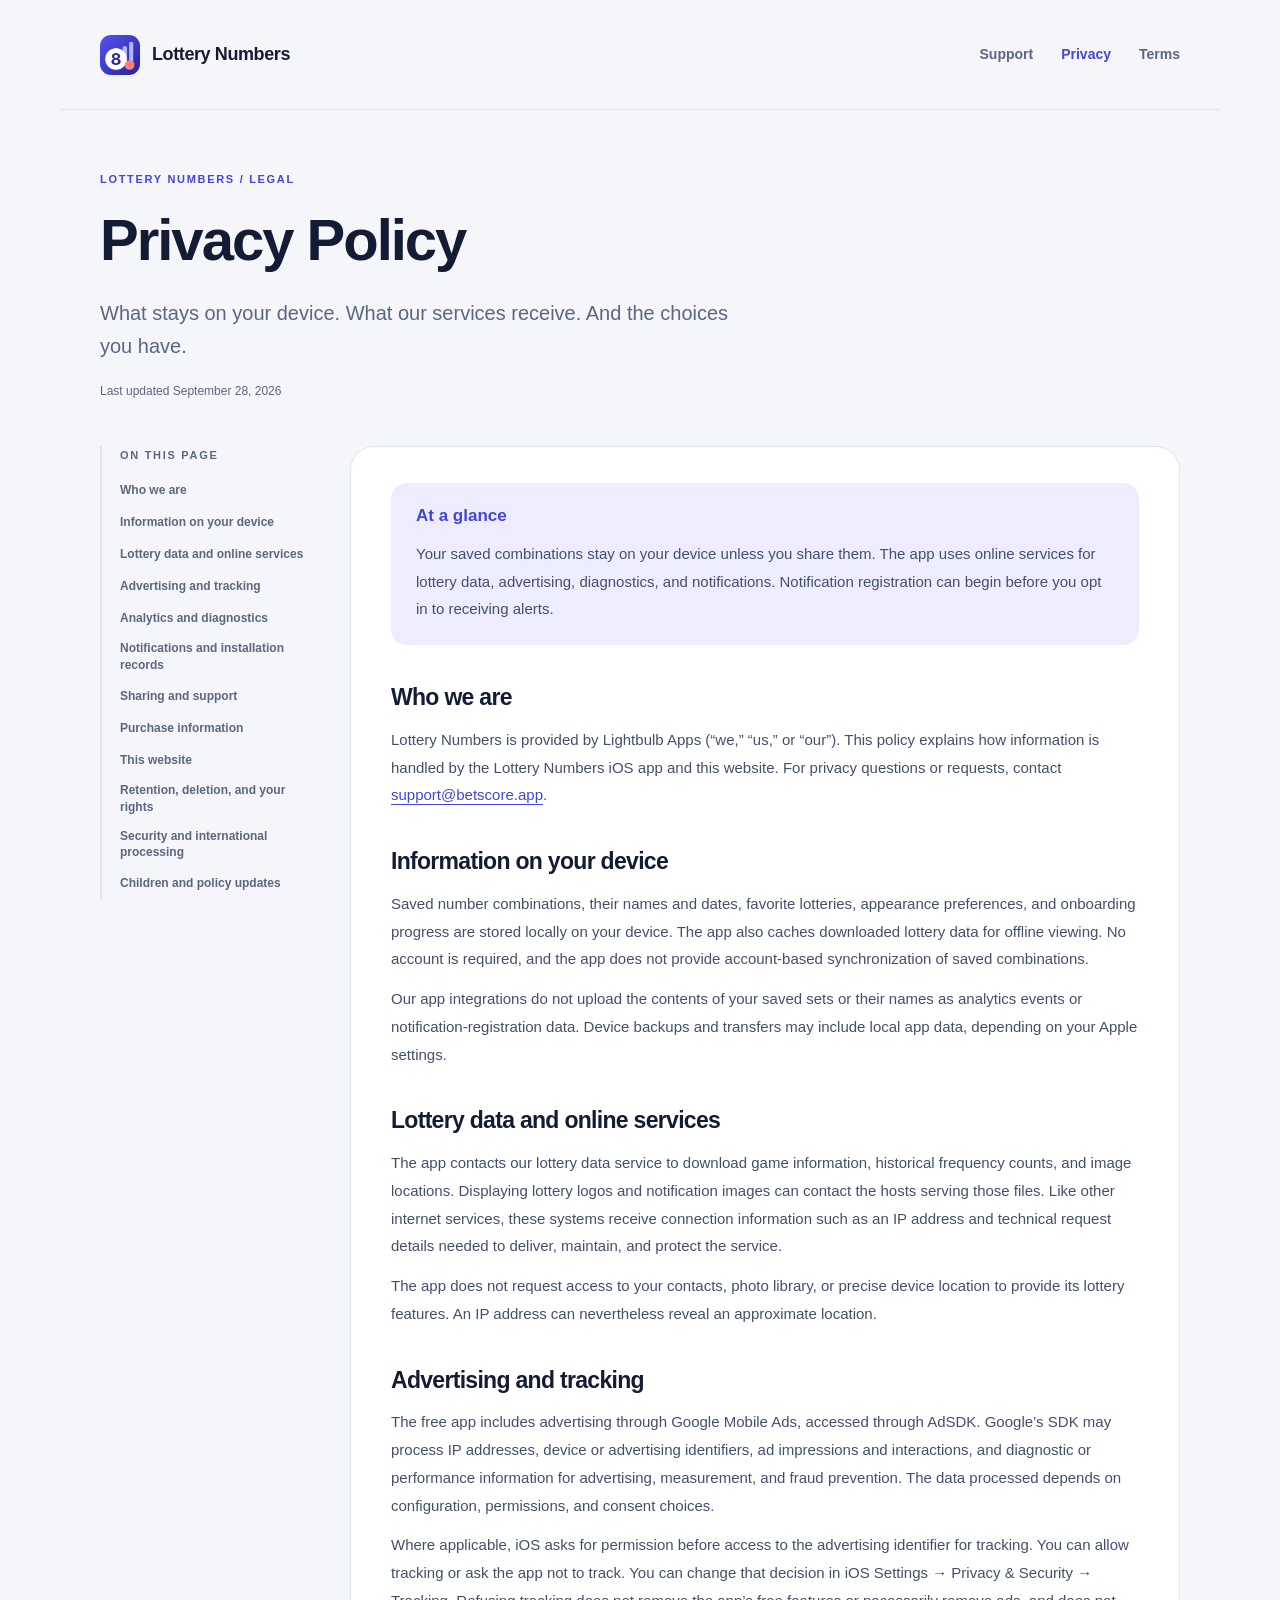
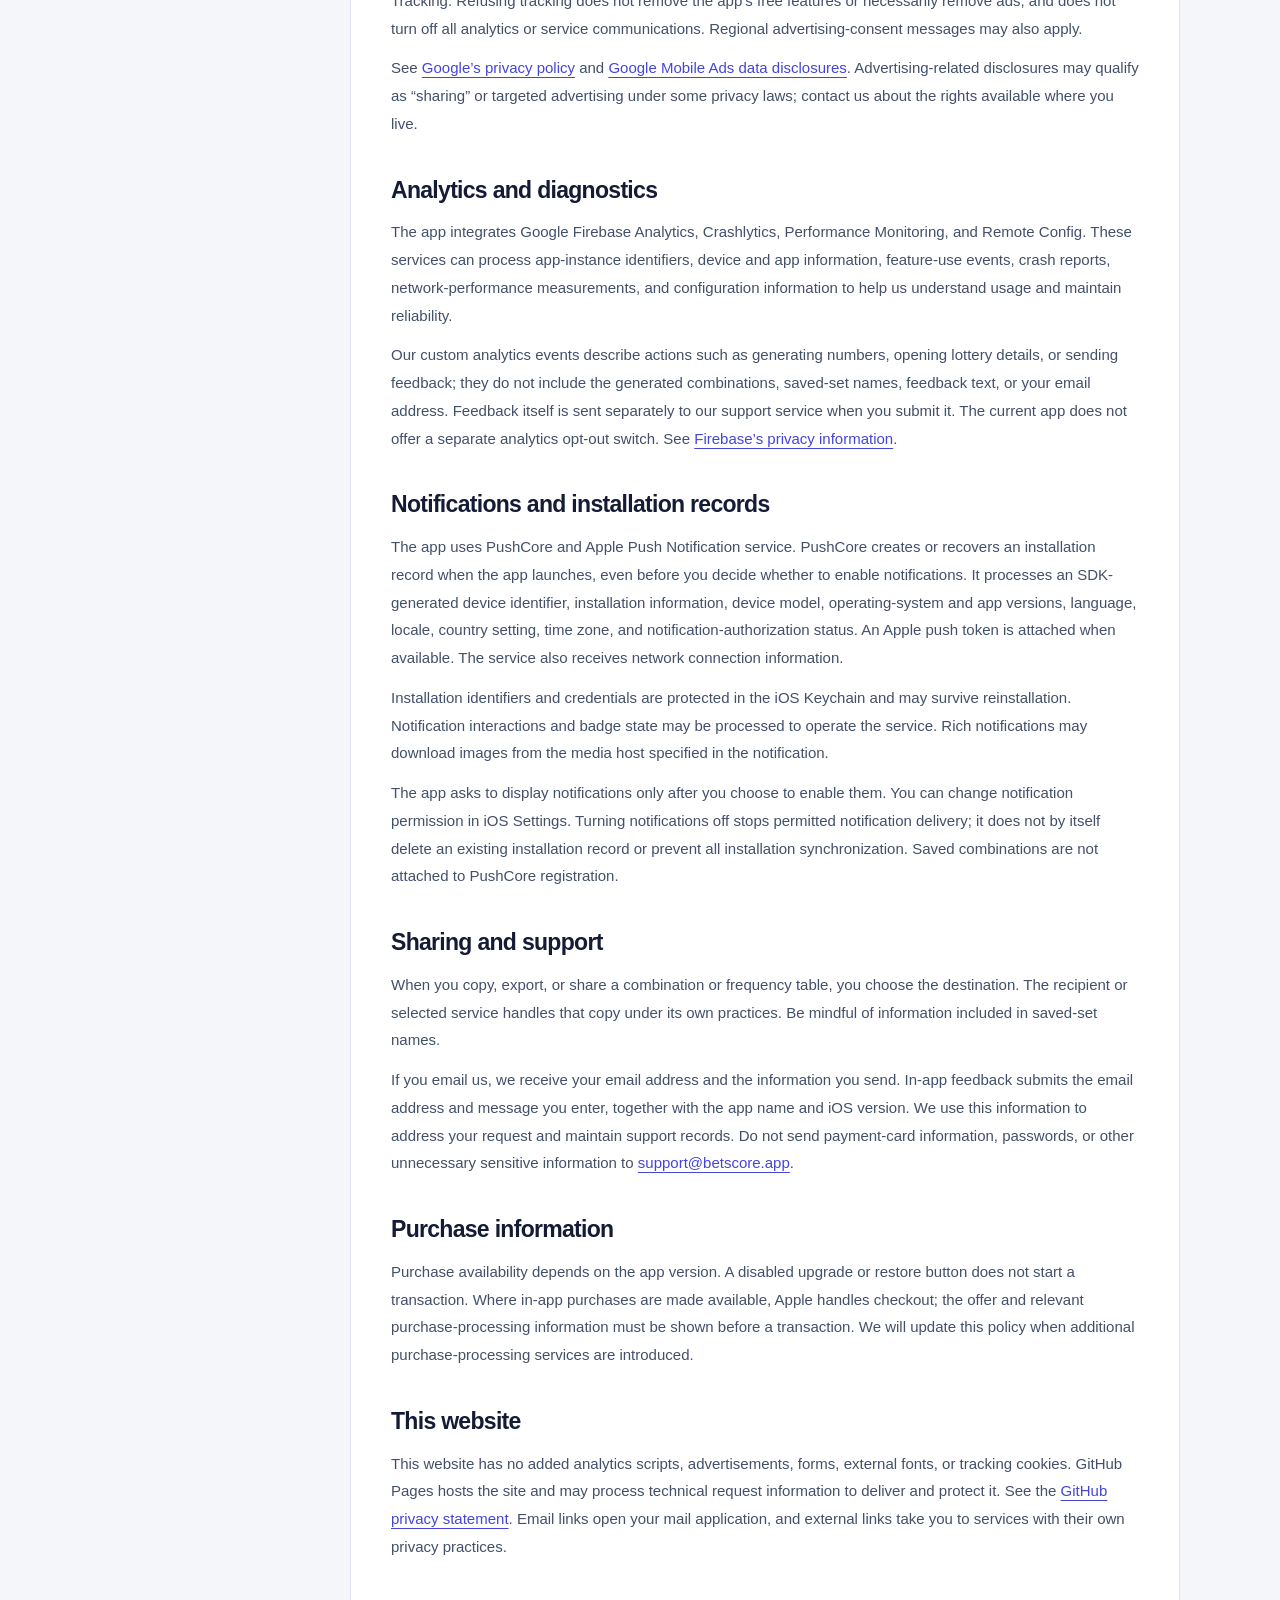
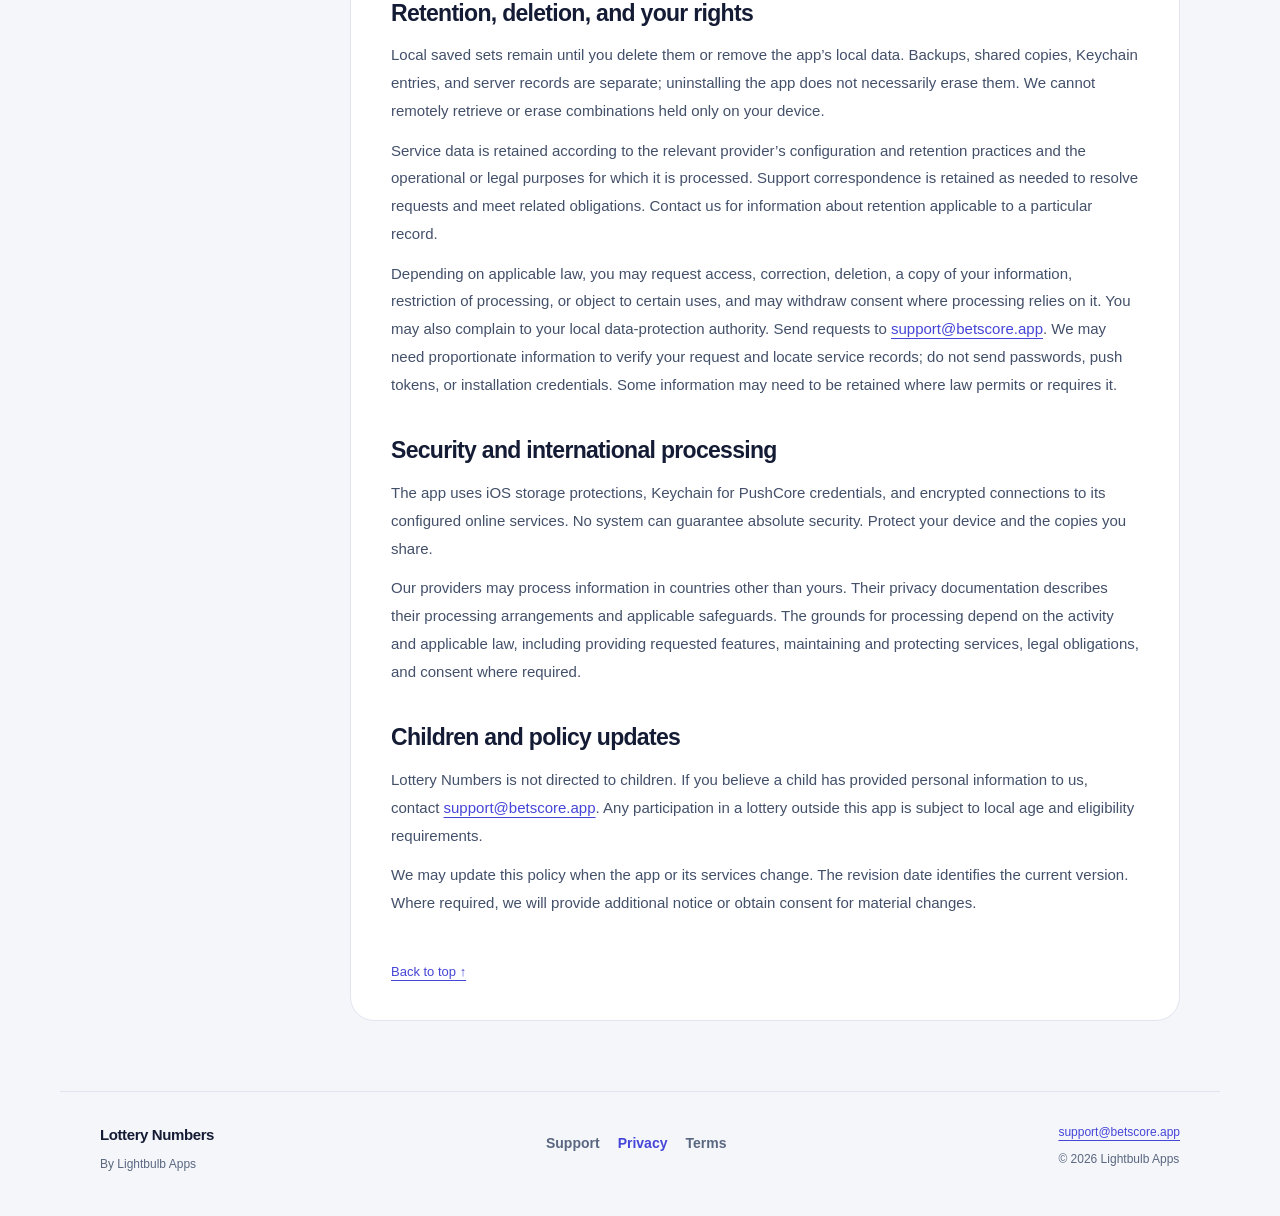
==== privacy/index.html @ 0dc2a3ce "Add Lottery Numbers support and legal website" ====
<!doctype html>
<html lang="en"><head><meta charset="utf-8"><meta name="viewport" content="width=device-width,initial-scale=1"><meta name="description" content="What stays on your device. What our services receive. And the choices you have."><meta name="theme-color" content="#4545d8"><title>Privacy Policy · Lottery Numbers</title><link rel="canonical" href="https://atanasovdejan.github.io/lottery-website/privacy/"><link rel="icon" href="../assets/lottery-icon.png"><link rel="stylesheet" href="../assets/style.css"></head>
<body><a class="skip" href="#main">Skip to content</a><header class="site-header"><a class="brand" href="../"><img src="../assets/lottery-icon.png" width="40" height="40" alt=""><span>Lottery Numbers</span></a><nav aria-label="Main navigation"><a href="../support/">Support</a><a href="../privacy/" aria-current="page">Privacy</a><a href="../terms/">Terms</a></nav></header><main id="main"><div class="page-heading"><p class="eyebrow">LOTTERY NUMBERS / LEGAL</p><h1>Privacy Policy</h1><p class="lead">What stays on your device. What our services receive. And the choices you have.</p><p class="updated">Last updated September 28, 2026</p></div><div class="document-layout"><aside><nav aria-label="On this page"><p class="eyebrow">ON THIS PAGE</p><a href="#who-we-are">Who we are</a><a href="#on-your-device">Information on your device</a><a href="#online-services">Lottery data and online services</a><a href="#advertising">Advertising and tracking</a><a href="#analytics">Analytics and diagnostics</a><a href="#notifications">Notifications and installation records</a><a href="#sharing-support">Sharing and support</a><a href="#purchases">Purchase information</a><a href="#website">This website</a><a href="#retention-rights">Retention, deletion, and your rights</a><a href="#security">Security and international processing</a><a href="#children-changes">Children and policy updates</a></nav></aside><article><div class="callout"><h2>At a glance</h2><p>Your saved combinations stay on your device unless you share them. The app uses online services for lottery data, advertising, diagnostics, and notifications. Notification registration can begin before you opt in to receiving alerts.</p></div><section id="who-we-are"><h2>Who we are</h2><p>Lottery Numbers is provided by Lightbulb Apps (“we,” “us,” or “our”). This policy explains how information is handled by the Lottery Numbers iOS app and this website. For privacy questions or requests, contact <a href="mailto:support@betscore.app">support@betscore.app</a>.</p></section><section id="on-your-device"><h2>Information on your device</h2><p>Saved number combinations, their names and dates, favorite lotteries, appearance preferences, and onboarding progress are stored locally on your device. The app also caches downloaded lottery data for offline viewing. No account is required, and the app does not provide account-based synchronization of saved combinations.</p><p>Our app integrations do not upload the contents of your saved sets or their names as analytics events or notification-registration data. Device backups and transfers may include local app data, depending on your Apple settings.</p></section><section id="online-services"><h2>Lottery data and online services</h2><p>The app contacts our lottery data service to download game information, historical frequency counts, and image locations. Displaying lottery logos and notification images can contact the hosts serving those files. Like other internet services, these systems receive connection information such as an IP address and technical request details needed to deliver, maintain, and protect the service.</p><p>The app does not request access to your contacts, photo library, or precise device location to provide its lottery features. An IP address can nevertheless reveal an approximate location.</p></section><section id="advertising"><h2>Advertising and tracking</h2><p>The free app includes advertising through Google Mobile Ads, accessed through AdSDK. Google’s SDK may process IP addresses, device or advertising identifiers, ad impressions and interactions, and diagnostic or performance information for advertising, measurement, and fraud prevention. The data processed depends on configuration, permissions, and consent choices.</p><p>Where applicable, iOS asks for permission before access to the advertising identifier for tracking. You can allow tracking or ask the app not to track. You can change that decision in iOS Settings → Privacy &amp; Security → Tracking. Refusing tracking does not remove the app’s free features or necessarily remove ads, and does not turn off all analytics or service communications. Regional advertising-consent messages may also apply.</p><p>See <a href="https://policies.google.com/privacy">Google’s privacy policy</a> and <a href="https://developers.google.com/admob/ios/privacy/data-disclosure">Google Mobile Ads data disclosures</a>. Advertising-related disclosures may qualify as “sharing” or targeted advertising under some privacy laws; contact us about the rights available where you live.</p></section><section id="analytics"><h2>Analytics and diagnostics</h2><p>The app integrates Google Firebase Analytics, Crashlytics, Performance Monitoring, and Remote Config. These services can process app-instance identifiers, device and app information, feature-use events, crash reports, network-performance measurements, and configuration information to help us understand usage and maintain reliability.</p><p>Our custom analytics events describe actions such as generating numbers, opening lottery details, or sending feedback; they do not include the generated combinations, saved-set names, feedback text, or your email address. Feedback itself is sent separately to our support service when you submit it. The current app does not offer a separate analytics opt-out switch. See <a href="https://firebase.google.com/support/privacy">Firebase’s privacy information</a>.</p></section><section id="notifications"><h2>Notifications and installation records</h2><p>The app uses PushCore and Apple Push Notification service. PushCore creates or recovers an installation record when the app launches, even before you decide whether to enable notifications. It processes an SDK-generated device identifier, installation information, device model, operating-system and app versions, language, locale, country setting, time zone, and notification-authorization status. An Apple push token is attached when available. The service also receives network connection information.</p><p>Installation identifiers and credentials are protected in the iOS Keychain and may survive reinstallation. Notification interactions and badge state may be processed to operate the service. Rich notifications may download images from the media host specified in the notification.</p><p>The app asks to display notifications only after you choose to enable them. You can change notification permission in iOS Settings. Turning notifications off stops permitted notification delivery; it does not by itself delete an existing installation record or prevent all installation synchronization. Saved combinations are not attached to PushCore registration.</p></section><section id="sharing-support"><h2>Sharing and support</h2><p>When you copy, export, or share a combination or frequency table, you choose the destination. The recipient or selected service handles that copy under its own practices. Be mindful of information included in saved-set names.</p><p>If you email us, we receive your email address and the information you send. In-app feedback submits the email address and message you enter, together with the app name and iOS version. We use this information to address your request and maintain support records. Do not send payment-card information, passwords, or other unnecessary sensitive information to <a href="mailto:support@betscore.app">support@betscore.app</a>.</p></section><section id="purchases"><h2>Purchase information</h2><p>Purchase availability depends on the app version. A disabled upgrade or restore button does not start a transaction. Where in-app purchases are made available, Apple handles checkout; the offer and relevant purchase-processing information must be shown before a transaction. We will update this policy when additional purchase-processing services are introduced.</p></section><section id="website"><h2>This website</h2><p>This website has no added analytics scripts, advertisements, forms, external fonts, or tracking cookies. GitHub Pages hosts the site and may process technical request information to deliver and protect it. See the <a href="https://docs.github.com/en/site-policy/privacy-policies/github-general-privacy-statement">GitHub privacy statement</a>. Email links open your mail application, and external links take you to services with their own privacy practices.</p></section><section id="retention-rights"><h2>Retention, deletion, and your rights</h2><p>Local saved sets remain until you delete them or remove the app’s local data. Backups, shared copies, Keychain entries, and server records are separate; uninstalling the app does not necessarily erase them. We cannot remotely retrieve or erase combinations held only on your device.</p><p>Service data is retained according to the relevant provider’s configuration and retention practices and the operational or legal purposes for which it is processed. Support correspondence is retained as needed to resolve requests and meet related obligations. Contact us for information about retention applicable to a particular record.</p><p>Depending on applicable law, you may request access, correction, deletion, a copy of your information, restriction of processing, or object to certain uses, and may withdraw consent where processing relies on it. You may also complain to your local data-protection authority. Send requests to <a href="mailto:support@betscore.app">support@betscore.app</a>. We may need proportionate information to verify your request and locate service records; do not send passwords, push tokens, or installation credentials. Some information may need to be retained where law permits or requires it.</p></section><section id="security"><h2>Security and international processing</h2><p>The app uses iOS storage protections, Keychain for PushCore credentials, and encrypted connections to its configured online services. No system can guarantee absolute security. Protect your device and the copies you share.</p><p>Our providers may process information in countries other than yours. Their privacy documentation describes their processing arrangements and applicable safeguards. The grounds for processing depend on the activity and applicable law, including providing requested features, maintaining and protecting services, legal obligations, and consent where required.</p></section><section id="children-changes"><h2>Children and policy updates</h2><p>Lottery Numbers is not directed to children. If you believe a child has provided personal information to us, contact <a href="mailto:support@betscore.app">support@betscore.app</a>. Any participation in a lottery outside this app is subject to local age and eligibility requirements.</p><p>We may update this policy when the app or its services change. The revision date identifies the current version. Where required, we will provide additional notice or obtain consent for material changes.</p></section><a class="back-top" href="#main">Back to top ↑</a></article></div></main><footer><div><a class="brand" href="../">Lottery Numbers</a><p>By Lightbulb Apps</p></div><nav aria-label="Footer navigation"><a href="../support/">Support</a><a href="../privacy/" aria-current="page">Privacy</a><a href="../terms/">Terms</a></nav><div><a href="mailto:support@betscore.app">support@betscore.app</a><p>© 2026 Lightbulb Apps</p></div></footer></body></html>
---- assets/style.css ----
:root{color-scheme:light;--bg:#f5f6fa;--paper:#fff;--ink:#141b34;--muted:#596780;--accent:#4545d8;--line:#e2e5ef;--soft:#ededff}*{box-sizing:border-box}html{scroll-behavior:smooth;scroll-padding-top:30px}body{margin:0;background:var(--bg);color:var(--ink);font:16px/1.7 -apple-system,BlinkMacSystemFont,"Segoe UI",sans-serif}a{color:var(--accent);text-underline-offset:4px}a:hover{text-decoration-thickness:2px}a:focus-visible,summary:focus-visible{outline:3px solid var(--accent);outline-offset:5px;border-radius:4px}.skip{position:absolute;top:-100px;left:16px;padding:12px;background:white;z-index:5}.skip:focus{top:10px}.site-header,main,footer{max-width:1160px;margin:auto;padding-left:40px;padding-right:40px}.site-header{display:flex;align-items:center;justify-content:space-between;gap:20px;min-height:110px;border-bottom:1px solid var(--line)}.brand{display:inline-flex;align-items:center;gap:12px;text-decoration:none;color:var(--ink);font-size:18px;font-weight:750;letter-spacing:-.4px}.brand img{border-radius:11px}.site-header nav,footer nav{display:flex;flex-wrap:wrap;gap:28px}nav a{font-size:14px;text-decoration:none;color:var(--muted);font-weight:600;min-height:44px;display:inline-flex;align-items:center}nav a[aria-current]{color:var(--accent)}nav a:hover{color:var(--accent)}.hero{display:grid;grid-template-columns:1.6fr 1fr;gap:40px;align-items:center;padding:86px 0 64px}.eyebrow{font-size:11px;letter-spacing:1.7px;font-weight:750;color:var(--accent);margin:0 0 20px}h1{font-size:clamp(40px,5.5vw,66px);line-height:1.08;letter-spacing:-2.8px;margin:0 0 26px;font-weight:760}h2{line-height:1.25;font-size:25px;letter-spacing:-.7px}.lead{font-size:20px;line-height:1.65;max-width:640px;color:var(--muted);margin:0 0 28px}.button{display:inline-flex;align-items:center;justify-content:center;gap:30px;border-radius:13px;background:var(--accent);color:white;padding:14px 22px;font-weight:650;text-decoration:none}.button:hover{background:#3636b7}.hero-note{font-size:13px;color:var(--muted);margin:22px 0 0}.hero-art{min-height:330px;display:flex;flex-direction:column;justify-content:center;align-items:center;gap:24px;background:var(--soft);border-radius:36px;transform:rotate(3deg)}.hero-art img{width:190px;height:190px;border-radius:42px;transform:rotate(-3deg);box-shadow:0 20px 40px #34348b1c}.hero-art span{font-size:13px;letter-spacing:.5px;color:var(--accent);font-weight:600;transform:rotate(-3deg)}.resource-grid{display:grid;grid-template-columns:repeat(3,1fr);gap:18px}.resource{position:relative;border:1px solid var(--line);border-radius:23px;background:var(--paper);padding:30px 28px 62px;text-decoration:none;color:var(--ink)}.resource:hover{border-color:var(--accent)}.resource h2{margin:22px 0 12px}.resource p{color:var(--muted);font-size:15px;margin:0}.arrow{position:absolute;bottom:20px;right:26px;font-size:25px;color:var(--accent)}.disclaimer{max-width:770px;margin:34px auto 70px;text-align:center;font-size:13px;color:var(--muted)}footer{border-top:1px solid var(--line);padding-top:30px;padding-bottom:36px;display:flex;align-items:flex-start;justify-content:space-between;gap:24px;font-size:12px;color:var(--muted)}footer p{margin:6px 0}footer .brand{font-size:15px}footer nav{gap:18px}.page-heading{padding:60px 0 44px;max-width:800px}.page-heading h1{font-size:clamp(36px,5vw,58px);letter-spacing:-2px}.page-heading .lead{margin-bottom:18px}.updated{font-size:12px;color:var(--muted);margin:0}.document-layout{display:grid;grid-template-columns:205px minmax(0,1fr);gap:45px;align-items:start;margin-bottom:70px}aside{position:sticky;top:25px}aside nav{display:flex;flex-direction:column;border-left:2px solid var(--line);padding-left:18px}aside .eyebrow{color:var(--muted);margin-bottom:10px}aside nav a{font-size:12px;line-height:1.4;min-height:32px;padding:6px 0}article{background:white;border:1px solid var(--line);border-radius:24px;padding:36px 40px;min-width:0}article section{margin-top:38px;scroll-margin-top:30px}article h2{font-size:23px;margin:0 0 14px}article p{margin:12px 0;color:#43506a;font-size:15px;line-height:1.85;overflow-wrap:anywhere}.callout{padding:22px 25px;border-radius:16px;background:var(--soft)}.callout h2{font-size:17px;color:var(--accent);letter-spacing:0}.callout p{margin:0}.back-top{display:inline-block;margin-top:32px;font-size:13px}.support-grid{display:grid;grid-template-columns:1fr 1.45fr;gap:40px;align-items:start;margin-bottom:70px}.contact-card{background:white;border:1px solid var(--line);border-radius:24px;padding:30px}.contact-card h2{font-size:30px}.contact-card p{color:var(--muted);font-size:15px}.contact-card .button{margin:10px 0}.contact-card p.muted{font-size:12px}.faq details{border-bottom:1px solid var(--line);padding:20px 0}.faq details:first-child{padding-top:0}summary{cursor:pointer;font-weight:650;line-height:1.5;padding:10px 0}.faq p{font-size:15px;color:var(--muted);margin:10px 0 0}::selection{background:#dad9ff}@media(max-width:850px){.document-layout{grid-template-columns:1fr;gap:24px}aside{position:static}aside nav{display:grid;grid-template-columns:1fr 1fr;gap:0 18px;border-left:0;padding:18px 22px;background:var(--soft);border-radius:18px}aside .eyebrow{grid-column:1/-1}.hero{padding-top:55px;gap:25px}.hero-art{min-height:270px}.hero-art img{width:150px;height:150px}.resource{padding:24px 22px 60px}footer{flex-wrap:wrap}.support-grid{gap:25px;grid-template-columns:1fr 1.2fr}}@media(max-width:600px){.site-header,main,footer{padding-left:22px;padding-right:22px}.site-header{min-height:100px;flex-wrap:wrap;gap:0;padding-top:18px;padding-bottom:10px}.brand{font-size:17px}.brand img{width:32px;height:32px}.site-header nav{width:100%;gap:24px}.site-header nav a{min-height:38px}.hero{grid-template-columns:1fr;padding:42px 0 30px}.hero h1{font-size:45px;letter-spacing:-2px}.lead{font-size:18px}.hero-art{display:none}.resource-grid{grid-template-columns:1fr}.resource{padding:25px 25px 45px}.resource h2{margin-top:14px}.resource .eyebrow{font-size:10px}.disclaimer{text-align:left;margin:28px 0 45px}.page-heading{padding:40px 0 28px}.page-heading h1{font-size:40px;letter-spacing:-1.6px}.page-heading .lead{font-size:17px}article{padding:25px 22px;border-radius:20px}article h2{font-size:21px}.callout{padding:20px}.document-layout{margin-bottom:45px}aside nav a{font-size:12px;min-height:40px}.support-grid{grid-template-columns:1fr;gap:25px;margin-bottom:45px}.contact-card{padding:25px}.contact-card h2{font-size:27px}footer{display:grid;gap:16px}footer nav{gap:24px}}@media(prefers-reduced-motion:reduce){html{scroll-behavior:auto}}@media print{body{background:white;color:black;font-size:11pt}.site-header,footer,aside,.skip,.back-top{display:none}.page-heading{padding:0}.page-heading h1{font-size:30pt}.document-layout{display:block}article{border:0;padding:0}.callout{background:#eee}article section{break-inside:avoid}a{color:inherit}main{max-width:none;padding:0}}
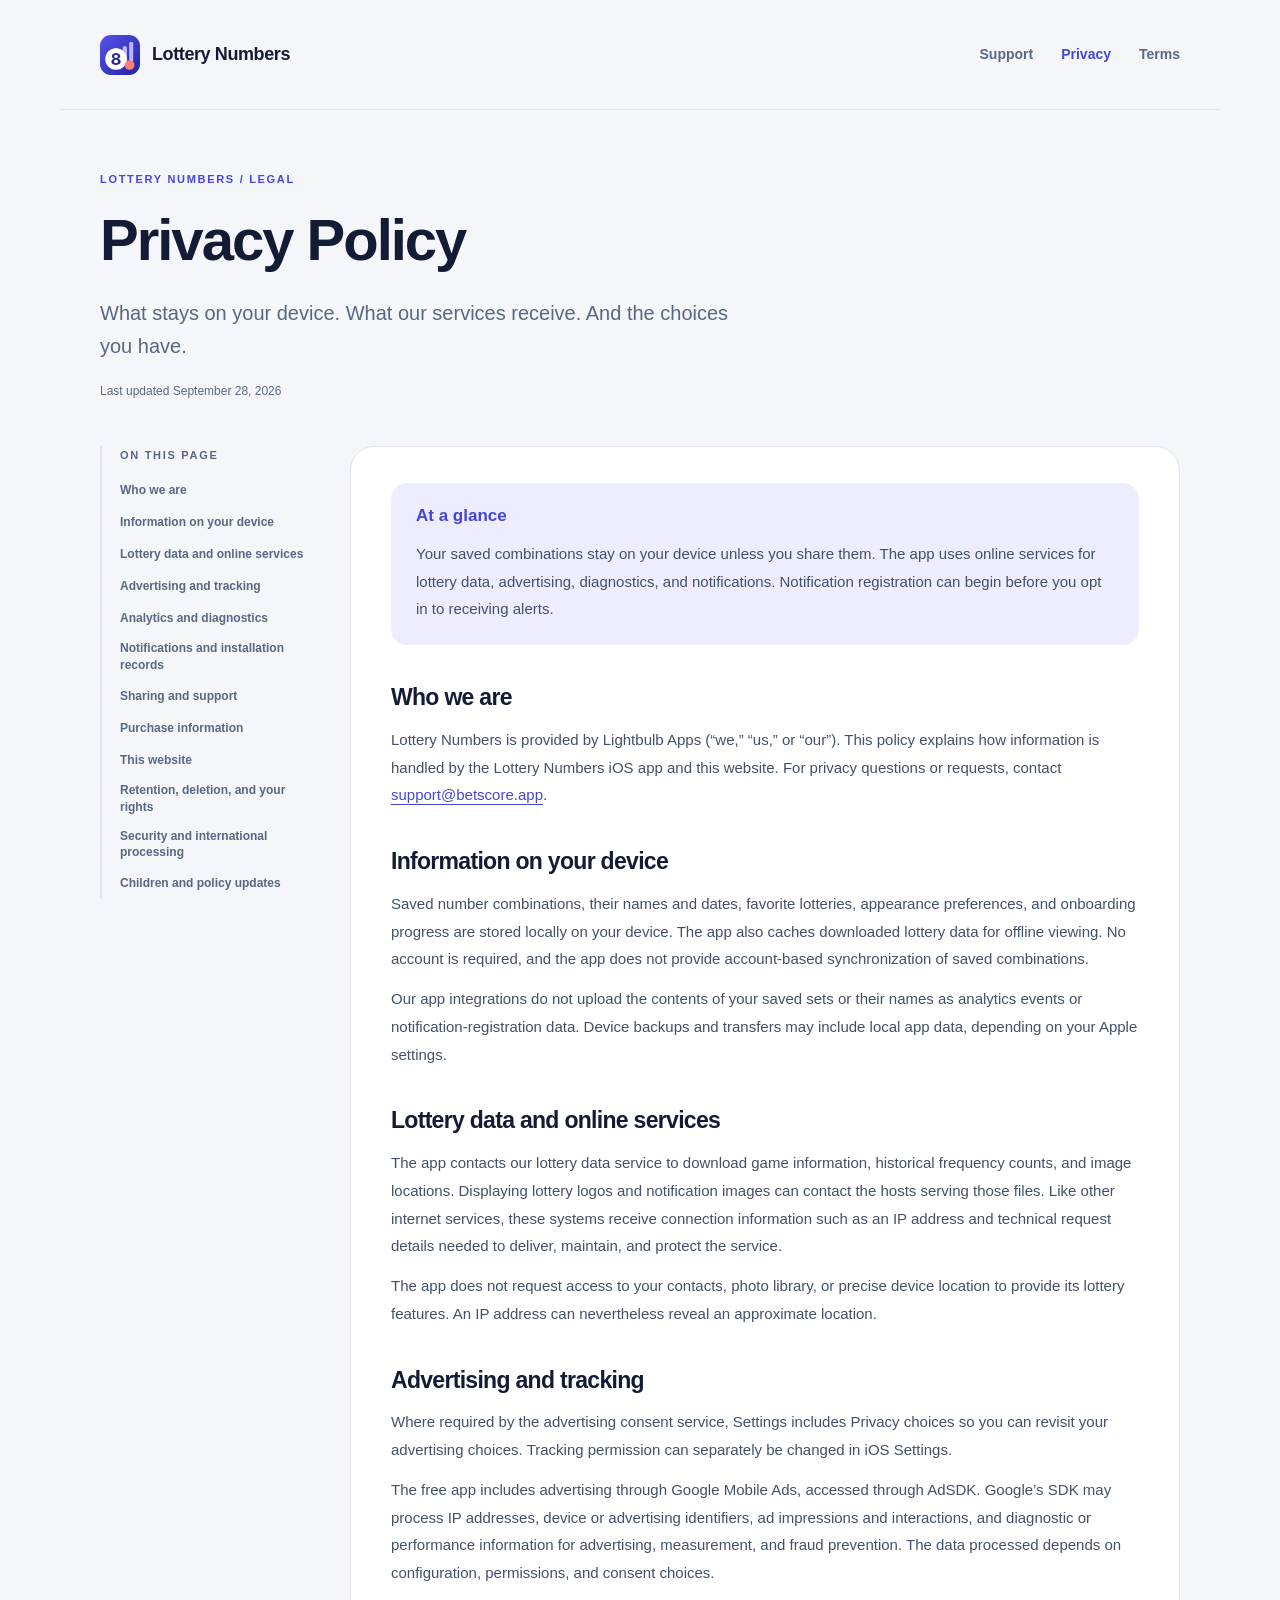
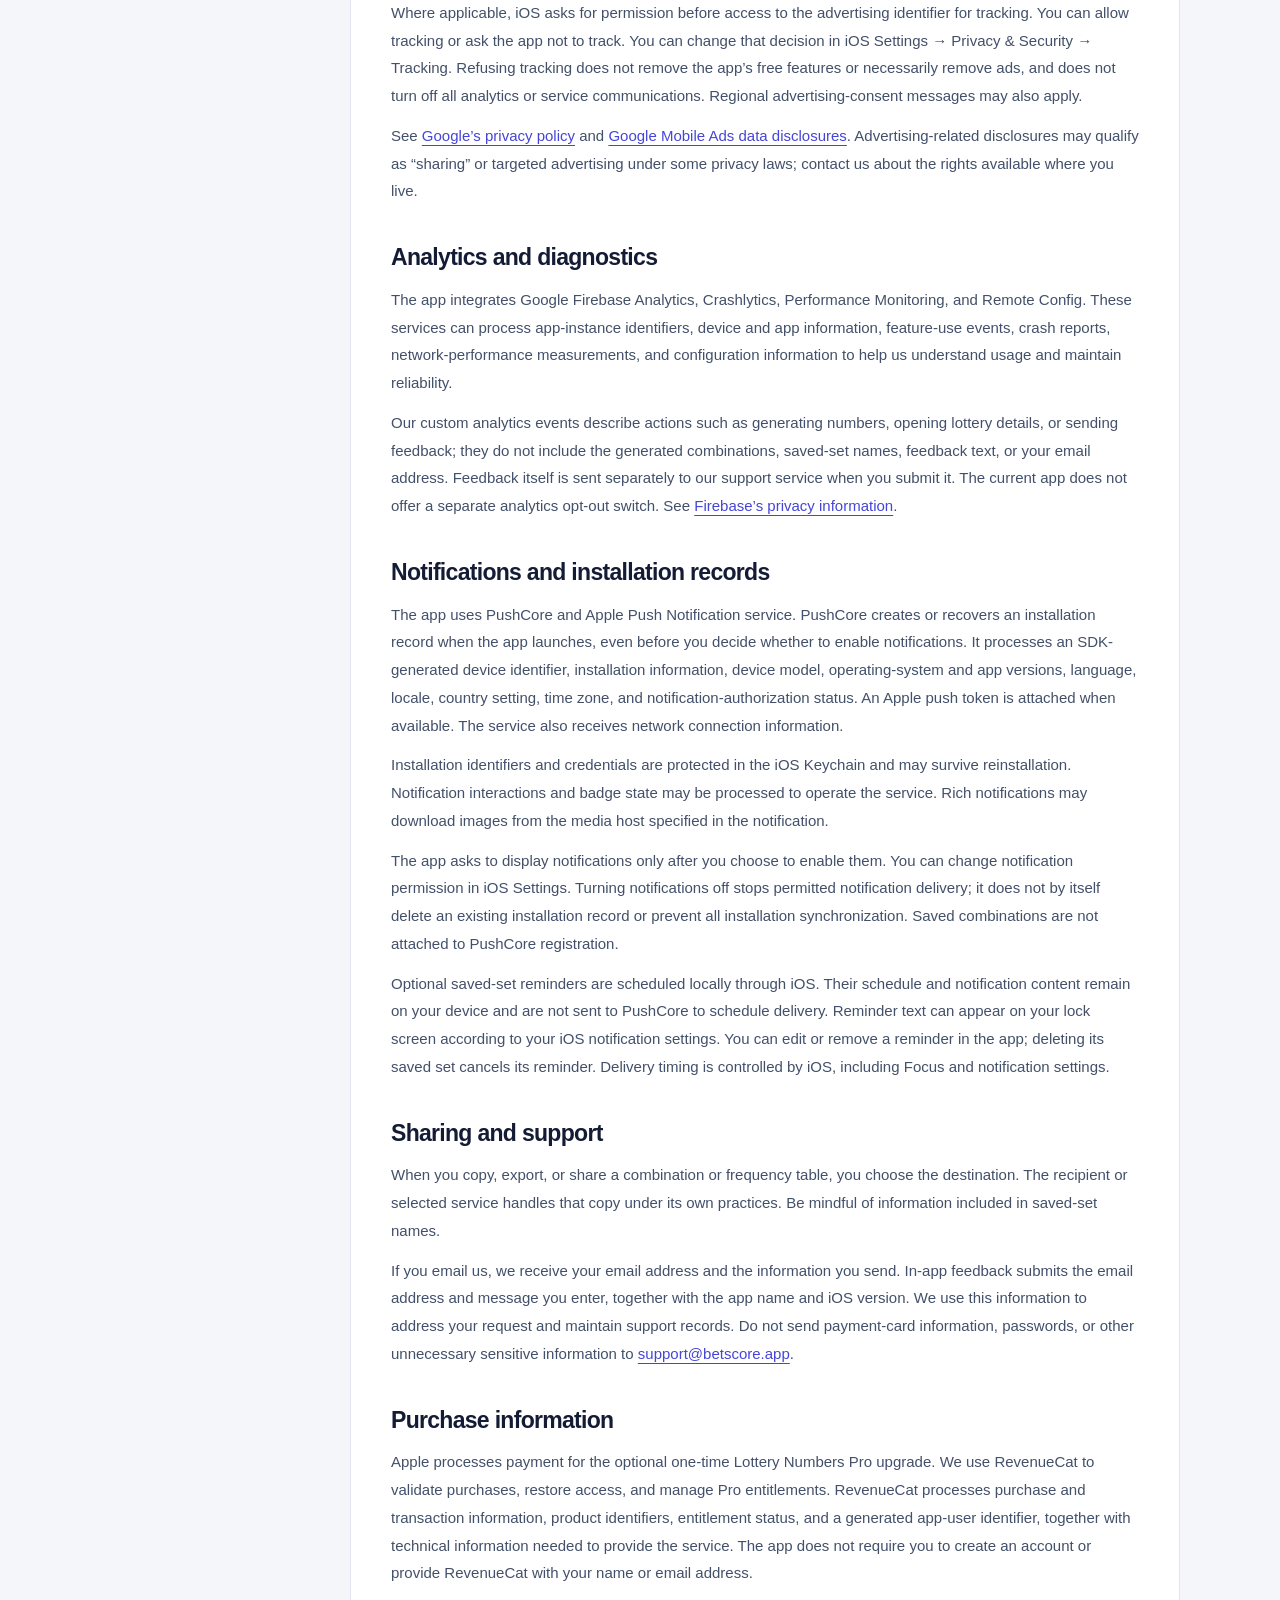
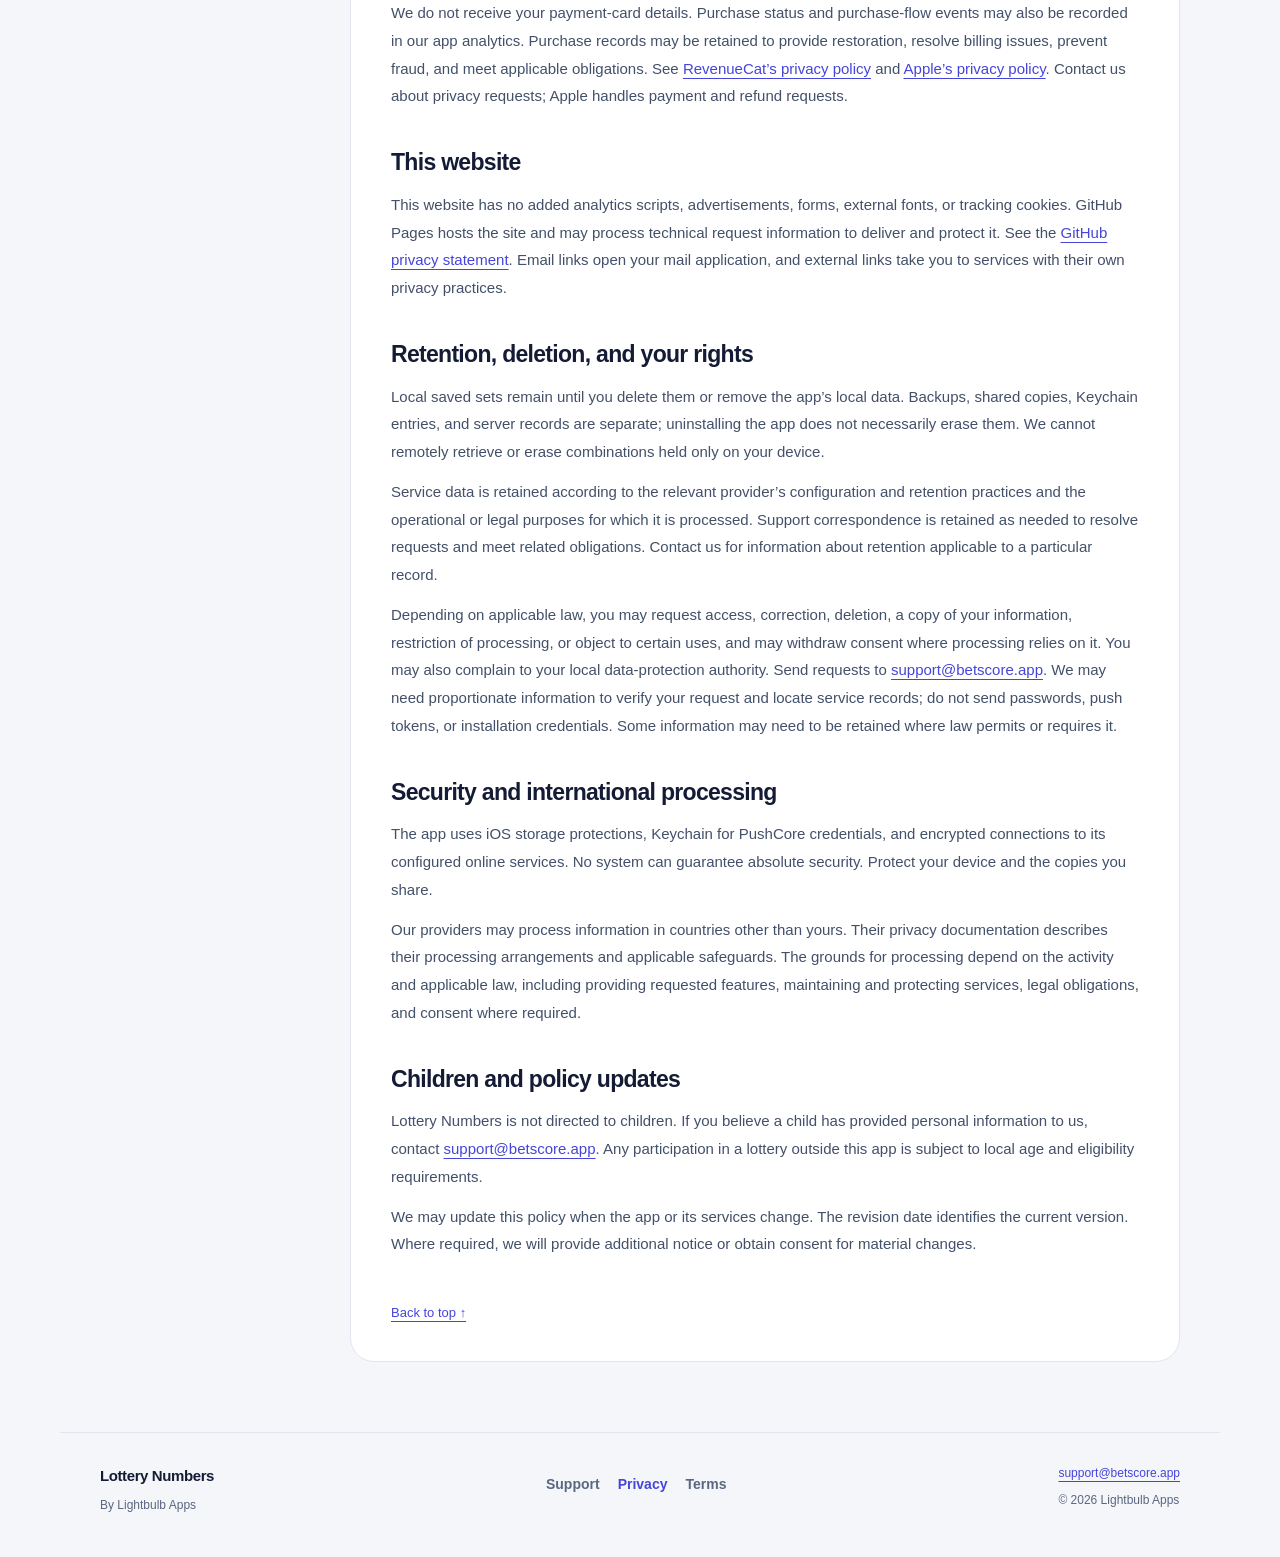
==== commit 18411eec: "Update purchase privacy disclosures and saved reminder terms" ====
--- a/privacy/index.html
+++ b/privacy/index.html
@@ -1,3 +1,3 @@
 <!doctype html>
 <html lang="en"><head><meta charset="utf-8"><meta name="viewport" content="width=device-width,initial-scale=1"><meta name="description" content="What stays on your device. What our services receive. And the choices you have."><meta name="theme-color" content="#4545d8"><title>Privacy Policy · Lottery Numbers</title><link rel="canonical" href="https://atanasovdejan.github.io/lottery-website/privacy/"><link rel="icon" href="../assets/lottery-icon.png"><link rel="stylesheet" href="../assets/style.css"></head>
-<body><a class="skip" href="#main">Skip to content</a><header class="site-header"><a class="brand" href="../"><img src="../assets/lottery-icon.png" width="40" height="40" alt=""><span>Lottery Numbers</span></a><nav aria-label="Main navigation"><a href="../support/">Support</a><a href="../privacy/" aria-current="page">Privacy</a><a href="../terms/">Terms</a></nav></header><main id="main"><div class="page-heading"><p class="eyebrow">LOTTERY NUMBERS / LEGAL</p><h1>Privacy Policy</h1><p class="lead">What stays on your device. What our services receive. And the choices you have.</p><p class="updated">Last updated September 28, 2026</p></div><div class="document-layout"><aside><nav aria-label="On this page"><p class="eyebrow">ON THIS PAGE</p><a href="#who-we-are">Who we are</a><a href="#on-your-device">Information on your device</a><a href="#online-services">Lottery data and online services</a><a href="#advertising">Advertising and tracking</a><a href="#analytics">Analytics and diagnostics</a><a href="#notifications">Notifications and installation records</a><a href="#sharing-support">Sharing and support</a><a href="#purchases">Purchase information</a><a href="#website">This website</a><a href="#retention-rights">Retention, deletion, and your rights</a><a href="#security">Security and international processing</a><a href="#children-changes">Children and policy updates</a></nav></aside><article><div class="callout"><h2>At a glance</h2><p>Your saved combinations stay on your device unless you share them. The app uses online services for lottery data, advertising, diagnostics, and notifications. Notification registration can begin before you opt in to receiving alerts.</p></div><section id="who-we-are"><h2>Who we are</h2><p>Lottery Numbers is provided by Lightbulb Apps (“we,” “us,” or “our”). This policy explains how information is handled by the Lottery Numbers iOS app and this website. For privacy questions or requests, contact <a href="mailto:support@betscore.app">support@betscore.app</a>.</p></section><section id="on-your-device"><h2>Information on your device</h2><p>Saved number combinations, their names and dates, favorite lotteries, appearance preferences, and onboarding progress are stored locally on your device. The app also caches downloaded lottery data for offline viewing. No account is required, and the app does not provide account-based synchronization of saved combinations.</p><p>Our app integrations do not upload the contents of your saved sets or their names as analytics events or notification-registration data. Device backups and transfers may include local app data, depending on your Apple settings.</p></section><section id="online-services"><h2>Lottery data and online services</h2><p>The app contacts our lottery data service to download game information, historical frequency counts, and image locations. Displaying lottery logos and notification images can contact the hosts serving those files. Like other internet services, these systems receive connection information such as an IP address and technical request details needed to deliver, maintain, and protect the service.</p><p>The app does not request access to your contacts, photo library, or precise device location to provide its lottery features. An IP address can nevertheless reveal an approximate location.</p></section><section id="advertising"><h2>Advertising and tracking</h2><p>The free app includes advertising through Google Mobile Ads, accessed through AdSDK. Google’s SDK may process IP addresses, device or advertising identifiers, ad impressions and interactions, and diagnostic or performance information for advertising, measurement, and fraud prevention. The data processed depends on configuration, permissions, and consent choices.</p><p>Where applicable, iOS asks for permission before access to the advertising identifier for tracking. You can allow tracking or ask the app not to track. You can change that decision in iOS Settings → Privacy &amp; Security → Tracking. Refusing tracking does not remove the app’s free features or necessarily remove ads, and does not turn off all analytics or service communications. Regional advertising-consent messages may also apply.</p><p>See <a href="https://policies.google.com/privacy">Google’s privacy policy</a> and <a href="https://developers.google.com/admob/ios/privacy/data-disclosure">Google Mobile Ads data disclosures</a>. Advertising-related disclosures may qualify as “sharing” or targeted advertising under some privacy laws; contact us about the rights available where you live.</p></section><section id="analytics"><h2>Analytics and diagnostics</h2><p>The app integrates Google Firebase Analytics, Crashlytics, Performance Monitoring, and Remote Config. These services can process app-instance identifiers, device and app information, feature-use events, crash reports, network-performance measurements, and configuration information to help us understand usage and maintain reliability.</p><p>Our custom analytics events describe actions such as generating numbers, opening lottery details, or sending feedback; they do not include the generated combinations, saved-set names, feedback text, or your email address. Feedback itself is sent separately to our support service when you submit it. The current app does not offer a separate analytics opt-out switch. See <a href="https://firebase.google.com/support/privacy">Firebase’s privacy information</a>.</p></section><section id="notifications"><h2>Notifications and installation records</h2><p>The app uses PushCore and Apple Push Notification service. PushCore creates or recovers an installation record when the app launches, even before you decide whether to enable notifications. It processes an SDK-generated device identifier, installation information, device model, operating-system and app versions, language, locale, country setting, time zone, and notification-authorization status. An Apple push token is attached when available. The service also receives network connection information.</p><p>Installation identifiers and credentials are protected in the iOS Keychain and may survive reinstallation. Notification interactions and badge state may be processed to operate the service. Rich notifications may download images from the media host specified in the notification.</p><p>The app asks to display notifications only after you choose to enable them. You can change notification permission in iOS Settings. Turning notifications off stops permitted notification delivery; it does not by itself delete an existing installation record or prevent all installation synchronization. Saved combinations are not attached to PushCore registration.</p></section><section id="sharing-support"><h2>Sharing and support</h2><p>When you copy, export, or share a combination or frequency table, you choose the destination. The recipient or selected service handles that copy under its own practices. Be mindful of information included in saved-set names.</p><p>If you email us, we receive your email address and the information you send. In-app feedback submits the email address and message you enter, together with the app name and iOS version. We use this information to address your request and maintain support records. Do not send payment-card information, passwords, or other unnecessary sensitive information to <a href="mailto:support@betscore.app">support@betscore.app</a>.</p></section><section id="purchases"><h2>Purchase information</h2><p>Purchase availability depends on the app version. A disabled upgrade or restore button does not start a transaction. Where in-app purchases are made available, Apple handles checkout; the offer and relevant purchase-processing information must be shown before a transaction. We will update this policy when additional purchase-processing services are introduced.</p></section><section id="website"><h2>This website</h2><p>This website has no added analytics scripts, advertisements, forms, external fonts, or tracking cookies. GitHub Pages hosts the site and may process technical request information to deliver and protect it. See the <a href="https://docs.github.com/en/site-policy/privacy-policies/github-general-privacy-statement">GitHub privacy statement</a>. Email links open your mail application, and external links take you to services with their own privacy practices.</p></section><section id="retention-rights"><h2>Retention, deletion, and your rights</h2><p>Local saved sets remain until you delete them or remove the app’s local data. Backups, shared copies, Keychain entries, and server records are separate; uninstalling the app does not necessarily erase them. We cannot remotely retrieve or erase combinations held only on your device.</p><p>Service data is retained according to the relevant provider’s configuration and retention practices and the operational or legal purposes for which it is processed. Support correspondence is retained as needed to resolve requests and meet related obligations. Contact us for information about retention applicable to a particular record.</p><p>Depending on applicable law, you may request access, correction, deletion, a copy of your information, restriction of processing, or object to certain uses, and may withdraw consent where processing relies on it. You may also complain to your local data-protection authority. Send requests to <a href="mailto:support@betscore.app">support@betscore.app</a>. We may need proportionate information to verify your request and locate service records; do not send passwords, push tokens, or installation credentials. Some information may need to be retained where law permits or requires it.</p></section><section id="security"><h2>Security and international processing</h2><p>The app uses iOS storage protections, Keychain for PushCore credentials, and encrypted connections to its configured online services. No system can guarantee absolute security. Protect your device and the copies you share.</p><p>Our providers may process information in countries other than yours. Their privacy documentation describes their processing arrangements and applicable safeguards. The grounds for processing depend on the activity and applicable law, including providing requested features, maintaining and protecting services, legal obligations, and consent where required.</p></section><section id="children-changes"><h2>Children and policy updates</h2><p>Lottery Numbers is not directed to children. If you believe a child has provided personal information to us, contact <a href="mailto:support@betscore.app">support@betscore.app</a>. Any participation in a lottery outside this app is subject to local age and eligibility requirements.</p><p>We may update this policy when the app or its services change. The revision date identifies the current version. Where required, we will provide additional notice or obtain consent for material changes.</p></section><a class="back-top" href="#main">Back to top ↑</a></article></div></main><footer><div><a class="brand" href="../">Lottery Numbers</a><p>By Lightbulb Apps</p></div><nav aria-label="Footer navigation"><a href="../support/">Support</a><a href="../privacy/" aria-current="page">Privacy</a><a href="../terms/">Terms</a></nav><div><a href="mailto:support@betscore.app">support@betscore.app</a><p>© 2026 Lightbulb Apps</p></div></footer></body></html>+<body><a class="skip" href="#main">Skip to content</a><header class="site-header"><a class="brand" href="../"><img src="../assets/lottery-icon.png" width="40" height="40" alt=""><span>Lottery Numbers</span></a><nav aria-label="Main navigation"><a href="../support/">Support</a><a href="../privacy/" aria-current="page">Privacy</a><a href="../terms/">Terms</a></nav></header><main id="main"><div class="page-heading"><p class="eyebrow">LOTTERY NUMBERS / LEGAL</p><h1>Privacy Policy</h1><p class="lead">What stays on your device. What our services receive. And the choices you have.</p><p class="updated">Last updated September 28, 2026</p></div><div class="document-layout"><aside><nav aria-label="On this page"><p class="eyebrow">ON THIS PAGE</p><a href="#who-we-are">Who we are</a><a href="#on-your-device">Information on your device</a><a href="#online-services">Lottery data and online services</a><a href="#advertising">Advertising and tracking</a><a href="#analytics">Analytics and diagnostics</a><a href="#notifications">Notifications and installation records</a><a href="#sharing-support">Sharing and support</a><a href="#purchases">Purchase information</a><a href="#website">This website</a><a href="#retention-rights">Retention, deletion, and your rights</a><a href="#security">Security and international processing</a><a href="#children-changes">Children and policy updates</a></nav></aside><article><div class="callout"><h2>At a glance</h2><p>Your saved combinations stay on your device unless you share them. The app uses online services for lottery data, advertising, diagnostics, and notifications. Notification registration can begin before you opt in to receiving alerts.</p></div><section id="who-we-are"><h2>Who we are</h2><p>Lottery Numbers is provided by Lightbulb Apps (“we,” “us,” or “our”). This policy explains how information is handled by the Lottery Numbers iOS app and this website. For privacy questions or requests, contact <a href="mailto:support@betscore.app">support@betscore.app</a>.</p></section><section id="on-your-device"><h2>Information on your device</h2><p>Saved number combinations, their names and dates, favorite lotteries, appearance preferences, and onboarding progress are stored locally on your device. The app also caches downloaded lottery data for offline viewing. No account is required, and the app does not provide account-based synchronization of saved combinations.</p><p>Our app integrations do not upload the contents of your saved sets or their names as analytics events or notification-registration data. Device backups and transfers may include local app data, depending on your Apple settings.</p></section><section id="online-services"><h2>Lottery data and online services</h2><p>The app contacts our lottery data service to download game information, historical frequency counts, and image locations. Displaying lottery logos and notification images can contact the hosts serving those files. Like other internet services, these systems receive connection information such as an IP address and technical request details needed to deliver, maintain, and protect the service.</p><p>The app does not request access to your contacts, photo library, or precise device location to provide its lottery features. An IP address can nevertheless reveal an approximate location.</p></section><section id="advertising"><h2>Advertising and tracking</h2><p>Where required by the advertising consent service, Settings includes Privacy choices so you can revisit your advertising choices. Tracking permission can separately be changed in iOS Settings.</p><p>The free app includes advertising through Google Mobile Ads, accessed through AdSDK. Google’s SDK may process IP addresses, device or advertising identifiers, ad impressions and interactions, and diagnostic or performance information for advertising, measurement, and fraud prevention. The data processed depends on configuration, permissions, and consent choices.</p><p>Where applicable, iOS asks for permission before access to the advertising identifier for tracking. You can allow tracking or ask the app not to track. You can change that decision in iOS Settings → Privacy &amp; Security → Tracking. Refusing tracking does not remove the app’s free features or necessarily remove ads, and does not turn off all analytics or service communications. Regional advertising-consent messages may also apply.</p><p>See <a href="https://policies.google.com/privacy">Google’s privacy policy</a> and <a href="https://developers.google.com/admob/ios/privacy/data-disclosure">Google Mobile Ads data disclosures</a>. Advertising-related disclosures may qualify as “sharing” or targeted advertising under some privacy laws; contact us about the rights available where you live.</p></section><section id="analytics"><h2>Analytics and diagnostics</h2><p>The app integrates Google Firebase Analytics, Crashlytics, Performance Monitoring, and Remote Config. These services can process app-instance identifiers, device and app information, feature-use events, crash reports, network-performance measurements, and configuration information to help us understand usage and maintain reliability.</p><p>Our custom analytics events describe actions such as generating numbers, opening lottery details, or sending feedback; they do not include the generated combinations, saved-set names, feedback text, or your email address. Feedback itself is sent separately to our support service when you submit it. The current app does not offer a separate analytics opt-out switch. See <a href="https://firebase.google.com/support/privacy">Firebase’s privacy information</a>.</p></section><section id="notifications"><h2>Notifications and installation records</h2><p>The app uses PushCore and Apple Push Notification service. PushCore creates or recovers an installation record when the app launches, even before you decide whether to enable notifications. It processes an SDK-generated device identifier, installation information, device model, operating-system and app versions, language, locale, country setting, time zone, and notification-authorization status. An Apple push token is attached when available. The service also receives network connection information.</p><p>Installation identifiers and credentials are protected in the iOS Keychain and may survive reinstallation. Notification interactions and badge state may be processed to operate the service. Rich notifications may download images from the media host specified in the notification.</p><p>The app asks to display notifications only after you choose to enable them. You can change notification permission in iOS Settings. Turning notifications off stops permitted notification delivery; it does not by itself delete an existing installation record or prevent all installation synchronization. Saved combinations are not attached to PushCore registration.</p><p>Optional saved-set reminders are scheduled locally through iOS. Their schedule and notification content remain on your device and are not sent to PushCore to schedule delivery. Reminder text can appear on your lock screen according to your iOS notification settings. You can edit or remove a reminder in the app; deleting its saved set cancels its reminder. Delivery timing is controlled by iOS, including Focus and notification settings.</p></section><section id="sharing-support"><h2>Sharing and support</h2><p>When you copy, export, or share a combination or frequency table, you choose the destination. The recipient or selected service handles that copy under its own practices. Be mindful of information included in saved-set names.</p><p>If you email us, we receive your email address and the information you send. In-app feedback submits the email address and message you enter, together with the app name and iOS version. We use this information to address your request and maintain support records. Do not send payment-card information, passwords, or other unnecessary sensitive information to <a href="mailto:support@betscore.app">support@betscore.app</a>.</p></section><section id="purchases"><h2>Purchase information</h2><p>Apple processes payment for the optional one-time Lottery Numbers Pro upgrade. We use RevenueCat to validate purchases, restore access, and manage Pro entitlements. RevenueCat processes purchase and transaction information, product identifiers, entitlement status, and a generated app-user identifier, together with technical information needed to provide the service. The app does not require you to create an account or provide RevenueCat with your name or email address.</p><p>We do not receive your payment-card details. Purchase status and purchase-flow events may also be recorded in our app analytics. Purchase records may be retained to provide restoration, resolve billing issues, prevent fraud, and meet applicable obligations. See <a href="https://www.revenuecat.com/privacy/">RevenueCat’s privacy policy</a> and <a href="https://www.apple.com/legal/privacy/">Apple’s privacy policy</a>. Contact us about privacy requests; Apple handles payment and refund requests.</p></section><section id="website"><h2>This website</h2><p>This website has no added analytics scripts, advertisements, forms, external fonts, or tracking cookies. GitHub Pages hosts the site and may process technical request information to deliver and protect it. See the <a href="https://docs.github.com/en/site-policy/privacy-policies/github-general-privacy-statement">GitHub privacy statement</a>. Email links open your mail application, and external links take you to services with their own privacy practices.</p></section><section id="retention-rights"><h2>Retention, deletion, and your rights</h2><p>Local saved sets remain until you delete them or remove the app’s local data. Backups, shared copies, Keychain entries, and server records are separate; uninstalling the app does not necessarily erase them. We cannot remotely retrieve or erase combinations held only on your device.</p><p>Service data is retained according to the relevant provider’s configuration and retention practices and the operational or legal purposes for which it is processed. Support correspondence is retained as needed to resolve requests and meet related obligations. Contact us for information about retention applicable to a particular record.</p><p>Depending on applicable law, you may request access, correction, deletion, a copy of your information, restriction of processing, or object to certain uses, and may withdraw consent where processing relies on it. You may also complain to your local data-protection authority. Send requests to <a href="mailto:support@betscore.app">support@betscore.app</a>. We may need proportionate information to verify your request and locate service records; do not send passwords, push tokens, or installation credentials. Some information may need to be retained where law permits or requires it.</p></section><section id="security"><h2>Security and international processing</h2><p>The app uses iOS storage protections, Keychain for PushCore credentials, and encrypted connections to its configured online services. No system can guarantee absolute security. Protect your device and the copies you share.</p><p>Our providers may process information in countries other than yours. Their privacy documentation describes their processing arrangements and applicable safeguards. The grounds for processing depend on the activity and applicable law, including providing requested features, maintaining and protecting services, legal obligations, and consent where required.</p></section><section id="children-changes"><h2>Children and policy updates</h2><p>Lottery Numbers is not directed to children. If you believe a child has provided personal information to us, contact <a href="mailto:support@betscore.app">support@betscore.app</a>. Any participation in a lottery outside this app is subject to local age and eligibility requirements.</p><p>We may update this policy when the app or its services change. The revision date identifies the current version. Where required, we will provide additional notice or obtain consent for material changes.</p></section><a class="back-top" href="#main">Back to top ↑</a></article></div></main><footer><div><a class="brand" href="../">Lottery Numbers</a><p>By Lightbulb Apps</p></div><nav aria-label="Footer navigation"><a href="../support/">Support</a><a href="../privacy/" aria-current="page">Privacy</a><a href="../terms/">Terms</a></nav><div><a href="mailto:support@betscore.app">support@betscore.app</a><p>© 2026 Lightbulb Apps</p></div></footer></body></html>
